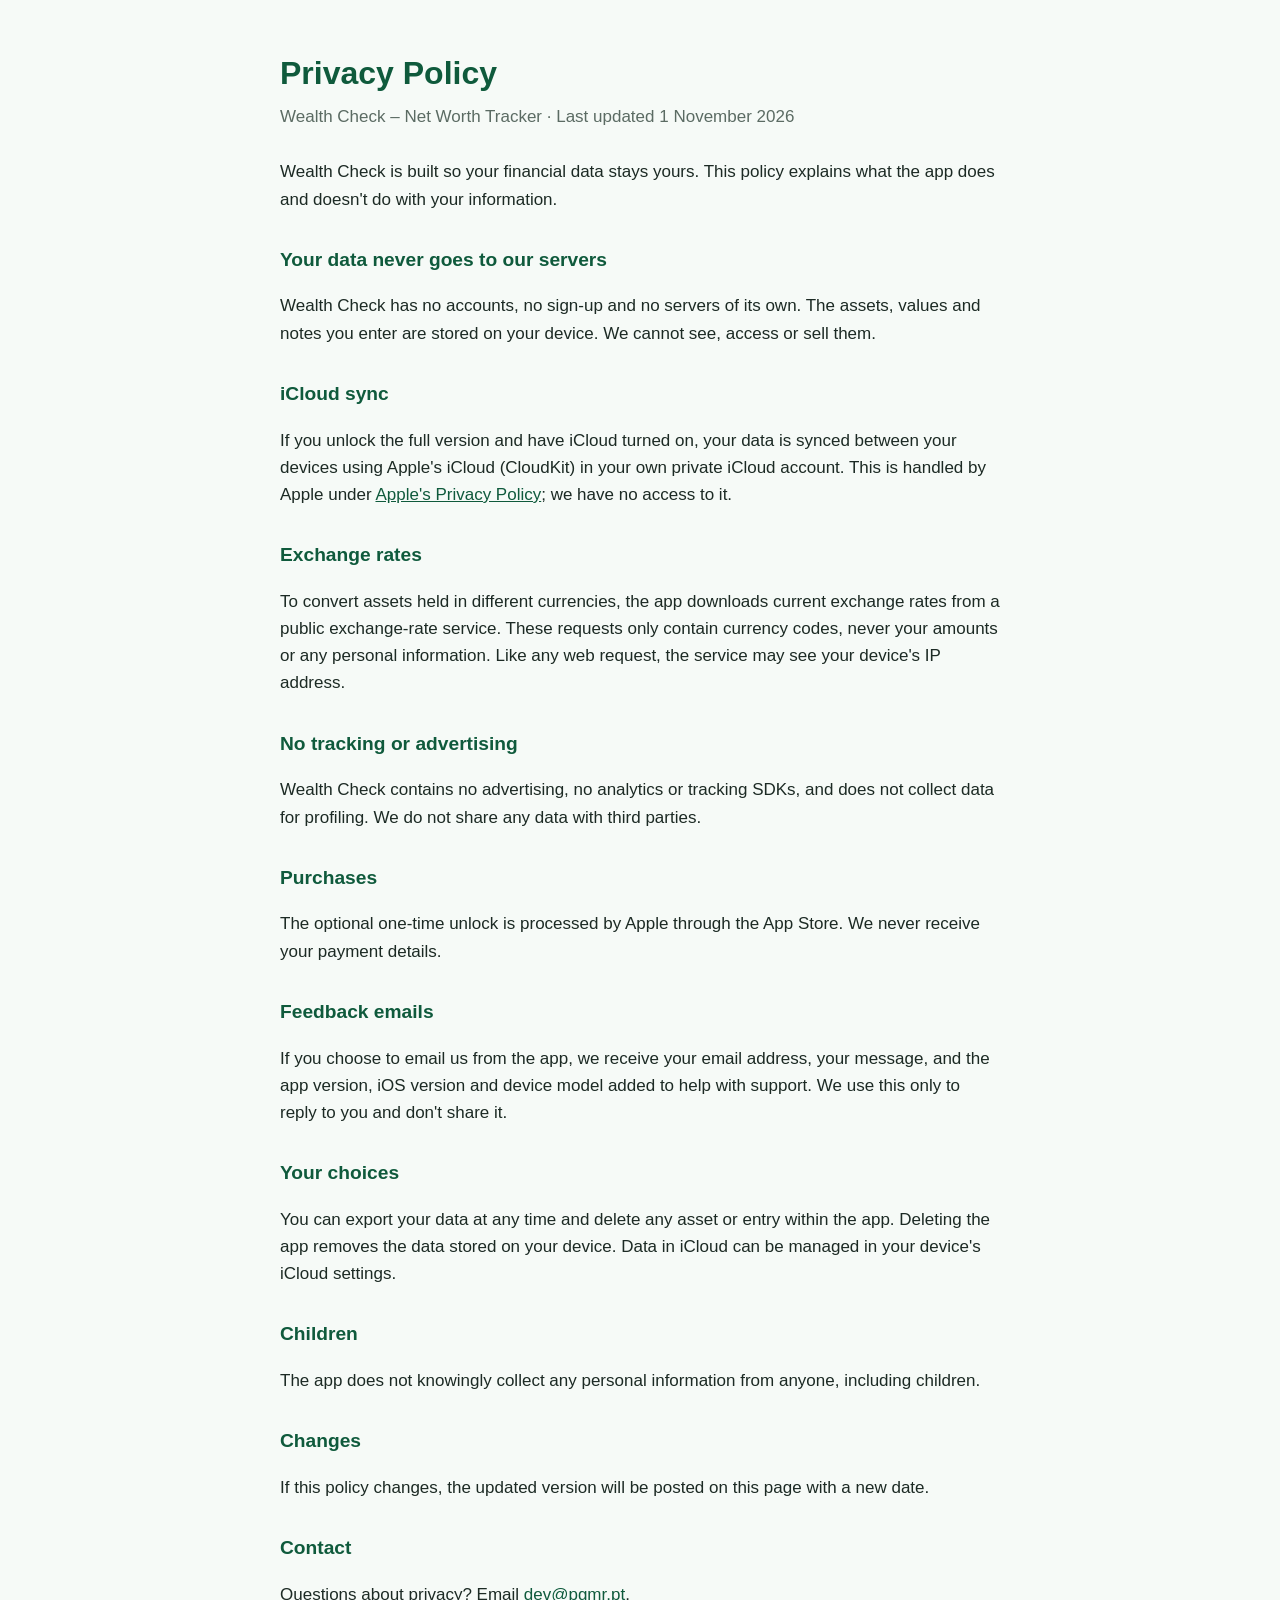
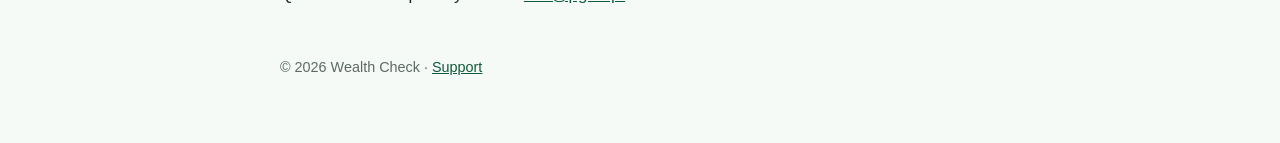
==== privacy/index.html @ bc345861 "Wealth Check support and privacy pages" ====
<!doctype html><html lang="en"><head><meta charset="utf-8"><meta name="viewport" content="width=device-width,initial-scale=1"><title>Wealth Check – Privacy Policy</title><link rel="stylesheet" href="../style.css"></head><body><main>
<h1>Privacy Policy</h1><p class="sub">Wealth Check – Net Worth Tracker · Last updated 1 November 2026</p>
<p>Wealth Check is built so your financial data stays yours. This policy explains what the app does and doesn't do with your information.</p>
<h2>Your data never goes to our servers</h2>
<p>Wealth Check has no accounts, no sign-up and no servers of its own. The assets, values and notes you enter are stored on your device. We cannot see, access or sell them.</p>
<h2>iCloud sync</h2>
<p>If you unlock the full version and have iCloud turned on, your data is synced between your devices using Apple's iCloud (CloudKit) in your own private iCloud account. This is handled by Apple under <a href="https://www.apple.com/legal/privacy/">Apple's Privacy Policy</a>; we have no access to it.</p>
<h2>Exchange rates</h2>
<p>To convert assets held in different currencies, the app downloads current exchange rates from a public exchange-rate service. These requests only contain currency codes, never your amounts or any personal information. Like any web request, the service may see your device's IP address.</p>
<h2>No tracking or advertising</h2>
<p>Wealth Check contains no advertising, no analytics or tracking SDKs, and does not collect data for profiling. We do not share any data with third parties.</p>
<h2>Purchases</h2>
<p>The optional one-time unlock is processed by Apple through the App Store. We never receive your payment details.</p>
<h2>Feedback emails</h2>
<p>If you choose to email us from the app, we receive your email address, your message, and the app version, iOS version and device model added to help with support. We use this only to reply to you and don't share it.</p>
<h2>Your choices</h2>
<p>You can export your data at any time and delete any asset or entry within the app. Deleting the app removes the data stored on your device. Data in iCloud can be managed in your device's iCloud settings.</p>
<h2>Children</h2>
<p>The app does not knowingly collect any personal information from anyone, including children.</p>
<h2>Changes</h2>
<p>If this policy changes, the updated version will be posted on this page with a new date.</p>
<h2>Contact</h2>
<p>Questions about privacy? Email <a href="mailto:dev@pgmr.pt">dev@pgmr.pt</a>.</p>
<footer>© 2026 Wealth Check · <a href="../support/">Support</a></footer></main></body></html>
---- style.css ----
:root{--g:#0f5a3c;--bg:#f6faf7;--t:#1c2a24;--m:#5b6b63}
@media(prefers-color-scheme:dark){:root{--g:#4fc596;--bg:#0d1612;--t:#e8f1ec;--m:#9fb2a8}}
body{margin:0;background:var(--bg);color:var(--t);font:17px/1.6 -apple-system,BlinkMacSystemFont,"Segoe UI",Roboto,sans-serif}
main{max-width:720px;margin:0 auto;padding:48px 22px 64px}
h1{color:var(--g);font-size:2rem;margin:0 0 4px}h2{color:var(--g);font-size:1.2rem;margin-top:32px}
.sub{color:var(--m);margin:0 0 28px}a{color:var(--g)}footer{color:var(--m);font-size:.9rem;margin-top:48px}
nav a{margin-right:16px}
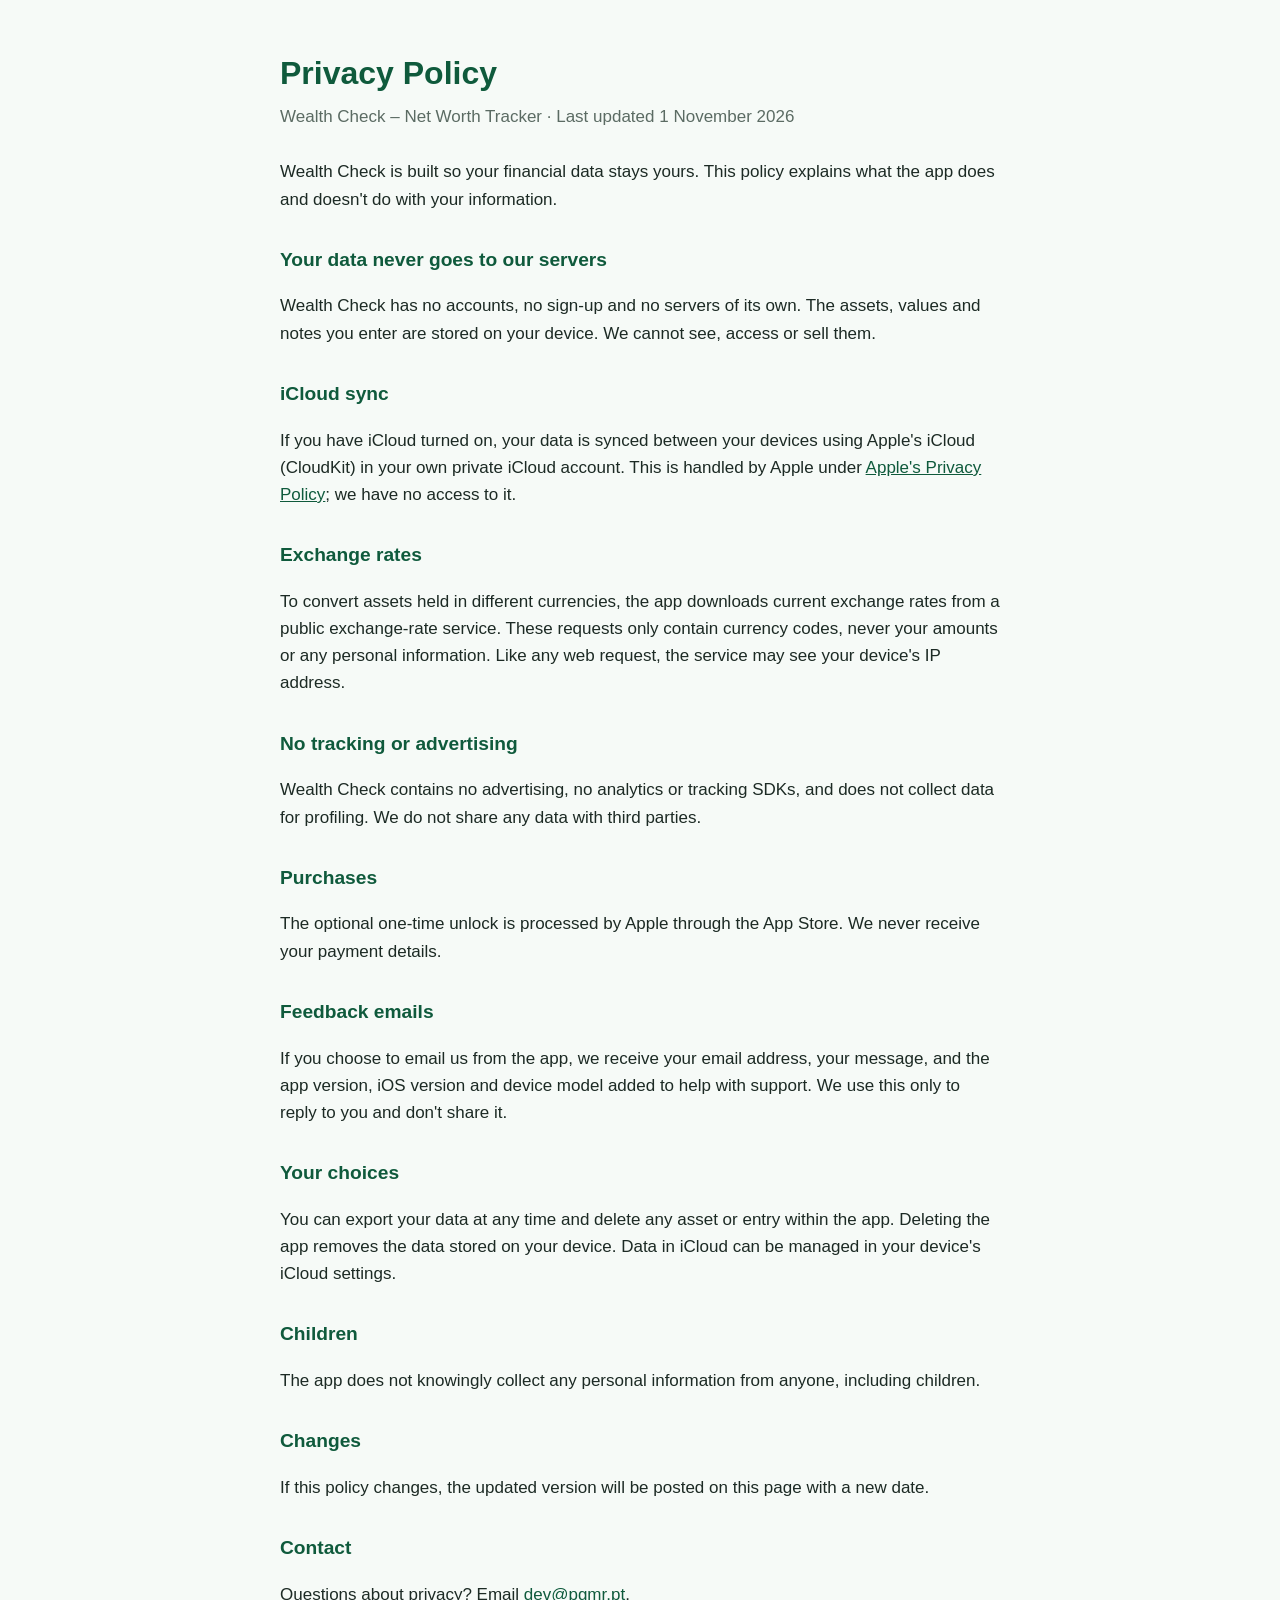
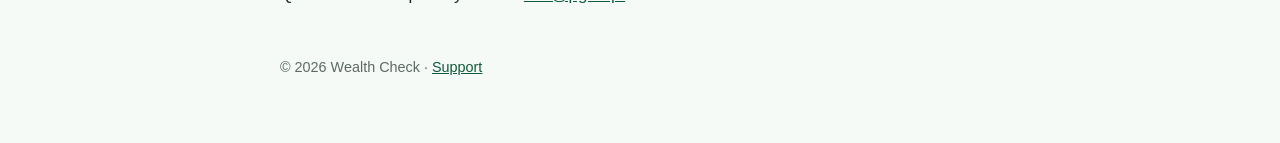
==== commit 27ca72e7: "iCloud sync is free, not part of the unlock" ====
--- a/privacy/index.html
+++ b/privacy/index.html
@@ -4,7 +4,7 @@
 <h2>Your data never goes to our servers</h2>
 <p>Wealth Check has no accounts, no sign-up and no servers of its own. The assets, values and notes you enter are stored on your device. We cannot see, access or sell them.</p>
 <h2>iCloud sync</h2>
-<p>If you unlock the full version and have iCloud turned on, your data is synced between your devices using Apple's iCloud (CloudKit) in your own private iCloud account. This is handled by Apple under <a href="https://www.apple.com/legal/privacy/">Apple's Privacy Policy</a>; we have no access to it.</p>
+<p>If you have iCloud turned on, your data is synced between your devices using Apple's iCloud (CloudKit) in your own private iCloud account. This is handled by Apple under <a href="https://www.apple.com/legal/privacy/">Apple's Privacy Policy</a>; we have no access to it.</p>
 <h2>Exchange rates</h2>
 <p>To convert assets held in different currencies, the app downloads current exchange rates from a public exchange-rate service. These requests only contain currency codes, never your amounts or any personal information. Like any web request, the service may see your device's IP address.</p>
 <h2>No tracking or advertising</h2>
